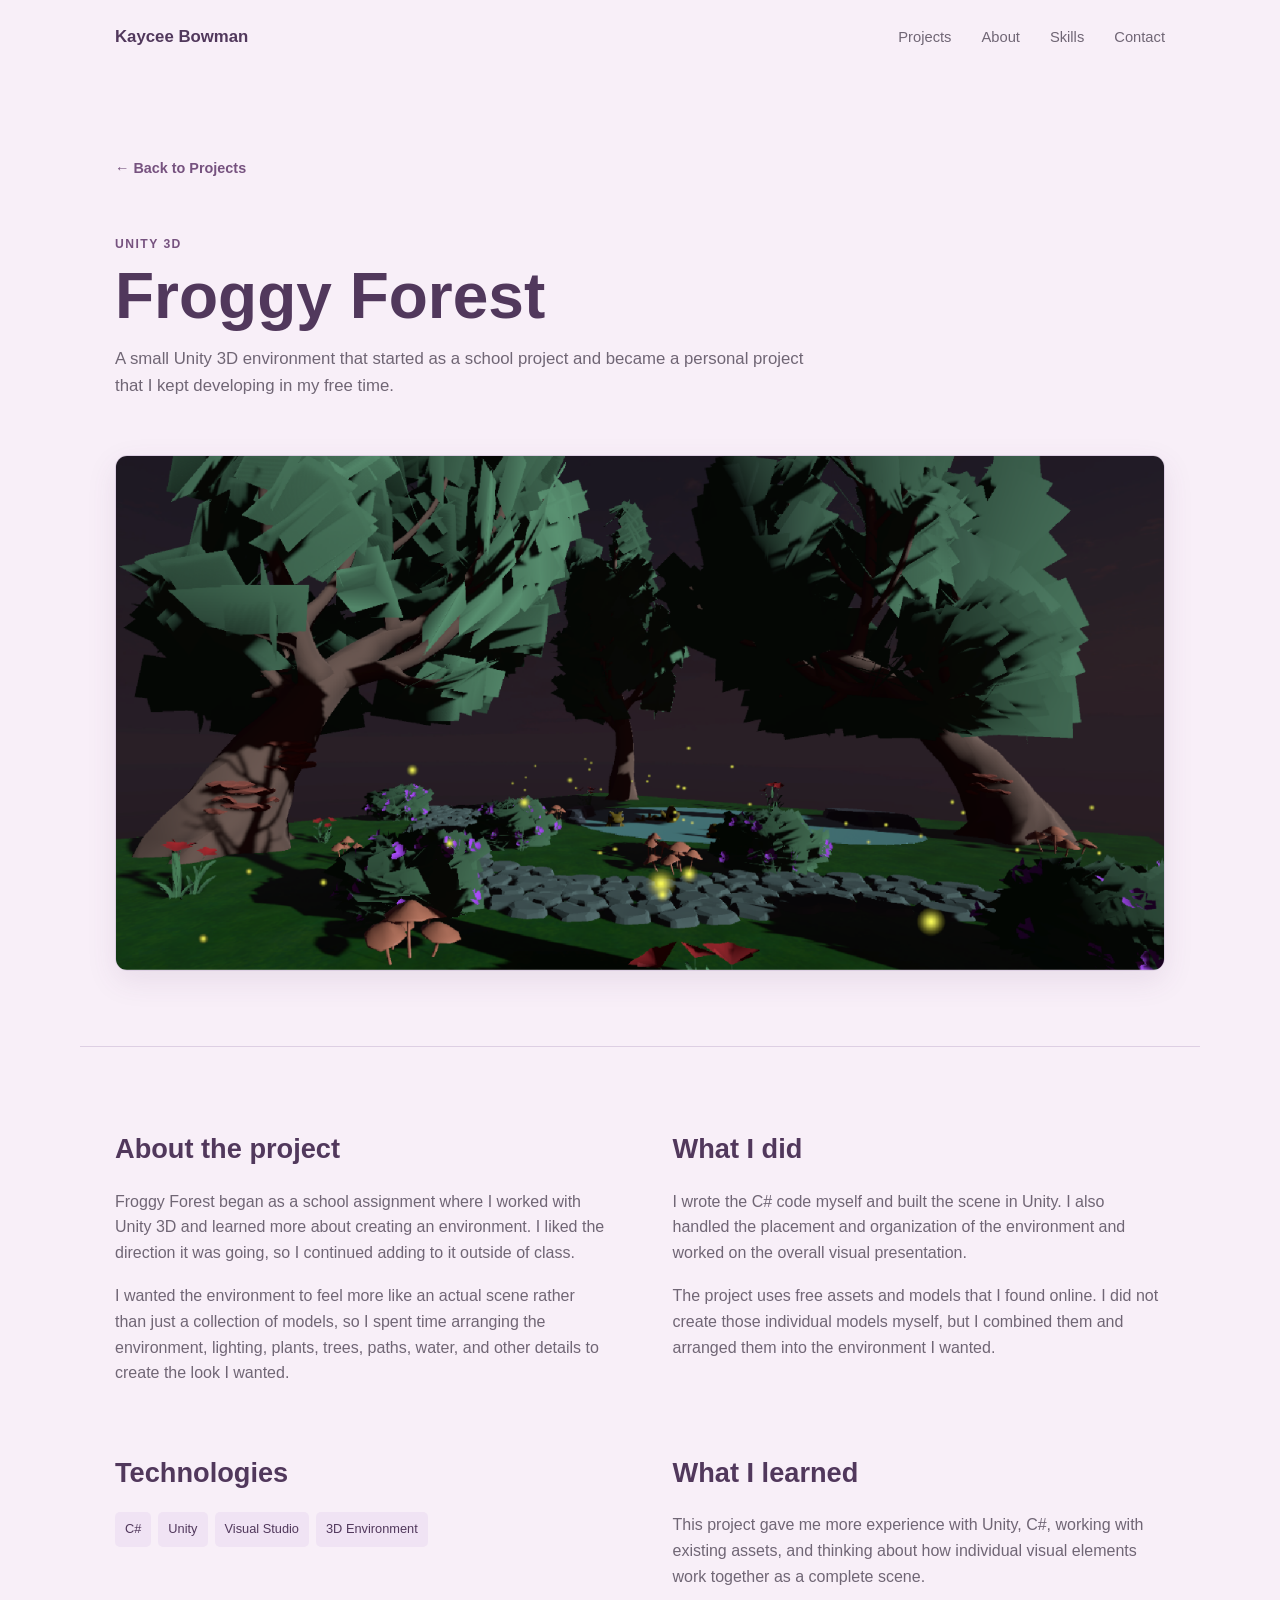
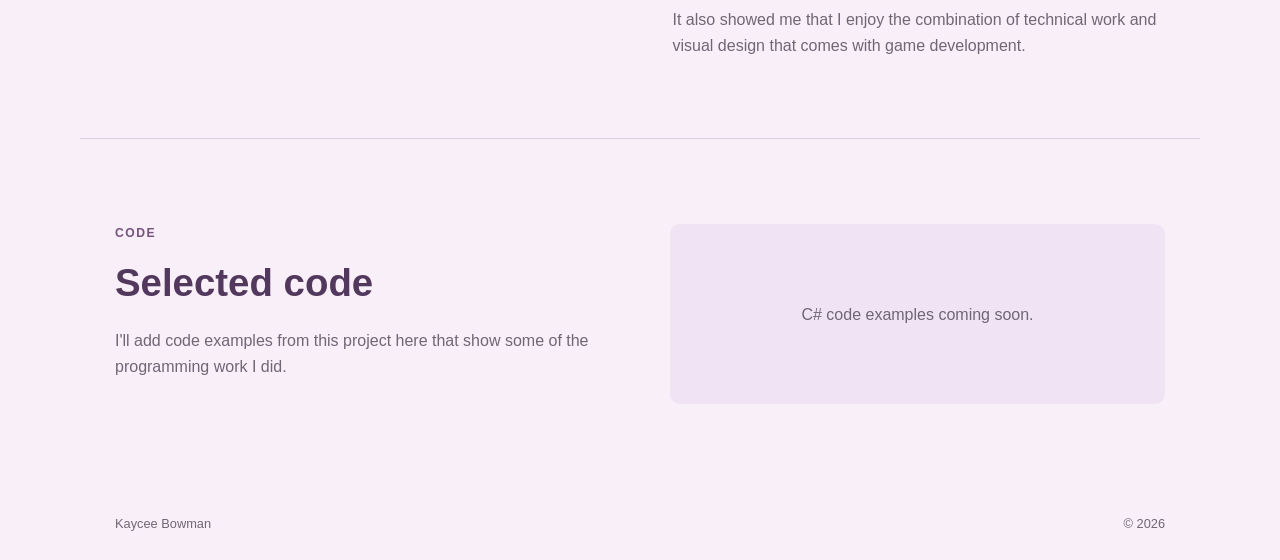
==== froggy-forest.html @ 7fdc008d "added art to portfolio, changed layout, made project link work" ====
<!DOCTYPE html>
<html lang="en">
<head>
    <meta charset="UTF-8">
    <meta name="viewport" content="width=device-width, initial-scale=1.0">
    <title>Froggy Forest | Kaycee Bowman</title>
    <link rel="stylesheet" href="style.css">
</head>

<body>

    <nav>
        <a href="index.html" class="name">Kaycee Bowman</a>

        <div class="nav-links">
            <a href="index.html#projects">Projects</a>
            <a href="index.html#about">About</a>
            <a href="index.html#skills">Skills</a>
            <a href="index.html#contact">Contact</a>
        </div>
    </nav>

    <main>

        <section class="project-page-header">
            <a href="index.html#projects" class="back-link">← Back to Projects</a>

            <p class="project-type">UNITY 3D</p>

            <h1>Froggy Forest</h1>

            <p>
                A small Unity 3D environment that started as a school project
                and became a personal project that I kept developing in my free time.
            </p>
        </section>

        <section class="project-showcase">
            <img src="images/froggy-forest.png" alt="Froggy Forest Unity scene">
        </section>

        <section class="project-details">

            <div class="detail-block">
                <h2>About the project</h2>

                <p>
                    Froggy Forest began as a school assignment where I worked
                    with Unity 3D and learned more about creating an environment.
                    I liked the direction it was going, so I continued adding
                    to it outside of class.
                </p>

                <p>
                    I wanted the environment to feel more like an actual scene
                    rather than just a collection of models, so I spent time
                    arranging the environment, lighting, plants, trees, paths,
                    water, and other details to create the look I wanted.
                </p>
            </div>

            <div class="detail-block">
                <h2>What I did</h2>

                <p>
                    I wrote the C# code myself and built the scene in Unity.
                    I also handled the placement and organization of the
                    environment and worked on the overall visual presentation.
                </p>

                <p>
                    The project uses free assets and models that I found online.
                    I did not create those individual models myself, but I
                    combined them and arranged them into the environment I wanted.
                </p>
            </div>

            <div class="detail-block">
                <h2>Technologies</h2>

                <div class="tags large-tags">
                    <span>C#</span>
                    <span>Unity</span>
                    <span>Visual Studio</span>
                    <span>3D Environment</span>
                </div>
            </div>

            <div class="detail-block">
                <h2>What I learned</h2>

                <p>
                    This project gave me more experience with Unity, C#,
                    working with existing assets, and thinking about how
                    individual visual elements work together as a complete scene.
                </p>

                <p>
                    It also showed me that I enjoy the combination of technical
                    work and visual design that comes with game development.
                </p>
            </div>

        </section>

        <section class="code-section">

            <div>
                <p class="section-label">CODE</p>
                <h2>Selected code</h2>

                <p>
                    I'll add code examples from this project here that show
                    some of the programming work I did.
                </p>
            </div>

            <div class="code-placeholder">
                <p>C# code examples coming soon.</p>
            </div>

        </section>

    </main>

    <footer>
        <p>Kaycee Bowman</p>
        <p>© 2026</p>
    </footer>

</body>
</html>
---- style.css ----
:root {
    --background: #f8eff8;
    --card: #ffffff;
    --lavender: #e6d3ee;
    --lavender-light: #f0e3f4;
    --purple: #76527f;
    --purple-dark: #51385c;
    --pink: #dfa6c5;
    --text: #302a33;
    --text-light: #706675;
    --border: #ddcfe3;
}

* {
    box-sizing: border-box;
    margin: 0;
    padding: 0;
}

html {
    scroll-behavior: smooth;
}

body {
    background-color: var(--background);
    color: var(--text);
    font-family: Arial, sans-serif;
    line-height: 1.6;
}

a {
    color: inherit;
    text-decoration: none;
}

nav {
    display: flex;
    align-items: center;
    justify-content: space-between;
    max-width: 1120px;
    margin: 0 auto;
    padding: 24px 35px;
}

.name {
    color: var(--purple-dark);
    font-size: 1.05rem;
    font-weight: bold;
}

.nav-links {
    display: flex;
    gap: 30px;
}

.nav-links a {
    color: var(--text-light);
    font-size: 0.92rem;
}

.nav-links a:hover {
    color: var(--purple);
}

main {
    max-width: 1120px;
    margin: 0 auto;
}

.hero {
    display: grid;
    grid-template-columns: 1fr 0.85fr;
    align-items: center;
    gap: 70px;
    min-height: 600px;
    padding: 70px 35px 95px;
}

.subtitle,
.section-label,
.project-type {
    color: var(--purple);
    font-size: 0.76rem;
    font-weight: bold;
    letter-spacing: 0.12em;
}

.hero h1 {
    margin: 12px 0 20px;
    color: var(--purple-dark);
    font-size: 4.8rem;
    line-height: 1;
    letter-spacing: -0.04em;
}

.hero-description {
    max-width: 600px;
    color: var(--text-light);
    font-size: 1.1rem;
}

.hero-links {
    display: flex;
    align-items: center;
    gap: 25px;
    margin-top: 30px;
}

.main-button {
    padding: 13px 20px;
    background-color: var(--purple);
    color: white;
    border-radius: 7px;
    font-weight: bold;
    box-shadow: 0 8px 20px rgba(118, 82, 127, 0.18);
    transition: 0.2s ease;
}

.main-button:hover {
    background-color: var(--purple-dark);
    transform: translateY(-2px);
}

.text-link {
    color: var(--purple);
    font-weight: bold;
}

.hero-visual {
    position: relative;
    display: flex;
    align-items: center;
    justify-content: center;
    min-height: 360px;
}

.decorative-circle {
    position: absolute;
    width: 300px;
    height: 300px;
    border-radius: 50%;
    background-color: var(--lavender);
}

.project-preview {
    position: relative;
    z-index: 2;
    width: 340px;
    overflow: hidden;
    background-color: var(--card);
    border: 1px solid var(--border);
    border-radius: 15px;
    box-shadow: 0 18px 40px rgba(94, 63, 105, 0.12);
    transform: rotate(2deg);
}

.preview-top {
    display: flex;
    gap: 6px;
    padding: 14px 16px;
    border-bottom: 1px solid var(--border);
}

.preview-top span {
    width: 8px;
    height: 8px;
    border-radius: 50%;
    background-color: var(--pink);
}

.preview-content {
    padding: 32px 30px 36px;
}

.preview-content p {
    color: var(--purple);
    font-size: 0.7rem;
    font-weight: bold;
    letter-spacing: 0.1em;
}

.preview-content h2 {
    margin: 8px 0 24px;
    color: var(--purple-dark);
    font-size: 2rem;
}

.preview-content .secondary-label {
    margin-top: 22px;
}

.preview-content span {
    color: var(--text-light);
    font-size: 0.85rem;
}

.section {
    padding: 90px 35px;
    border-top: 1px solid var(--border);
}

.section-heading,
.art-heading {
    display: flex;
    align-items: end;
    justify-content: space-between;
    gap: 40px;
    margin-bottom: 38px;
}

.section-heading h2,
.art-heading h2 {
    margin-top: 8px;
    color: var(--purple-dark);
    font-size: 2.7rem;
    line-height: 1.05;
}

.section-description,
.art-heading > p {
    max-width: 420px;
    color: var(--text-light);
}

.projects {
    display: grid;
    grid-template-columns: repeat(2, 1fr);
    gap: 22px;
}

.project {
    overflow: hidden;
    background-color: var(--card);
    border: 1px solid var(--border);
    border-radius: 11px;
    box-shadow: 0 6px 20px rgba(94, 63, 105, 0.06);
    transition: 0.2s ease;
}

.project:hover {
    transform: translateY(-5px);
    box-shadow: 0 13px 28px rgba(94, 63, 105, 0.11);
}

.project.featured {
    grid-column: span 2;
    display: grid;
    grid-template-columns: 1.2fr 1fr;
}

.project-image {
    overflow: hidden;
    min-height: 240px;
    background-color: var(--lavender);
}

.project-image img {
    display: block;
    width: 100%;
    height: 100%;
    min-height: 240px;
    object-fit: cover;
}

.project-content {
    padding: 27px;
}

.project-content h3 {
    margin: 8px 0 11px;
    color: var(--purple-dark);
    font-size: 1.45rem;
}

.project-content > p:not(.project-type) {
    margin-bottom: 19px;
    color: var(--text-light);
    font-size: 0.94rem;
}

.tags {
    display: flex;
    flex-wrap: wrap;
    gap: 7px;
    margin-bottom: 19px;
}

.tags span {
    padding: 4px 8px;
    background-color: var(--lavender-light);
    border-radius: 5px;
    color: var(--purple-dark);
    font-size: 0.72rem;
}

.project-link {
    color: var(--purple);
    font-size: 0.88rem;
    font-weight: bold;
}

.project-link:hover {
    color: var(--purple-dark);
}

.future-project {
    min-height: 230px;
    display: flex;
    align-items: center;
}

.future-project .project-content {
    width: 100%;
}

.about {
    max-width: 1000px;
}

.about-grid {
    display: grid;
    grid-template-columns: 1fr 1fr;
    gap: 80px;
    margin-top: 25px;
}

.about-grid h2 {
    color: var(--purple-dark);
    font-size: 2.7rem;
    line-height: 1.05;
}

.about-text {
    max-width: 620px;
    color: var(--text-light);
}

.about-text p + p {
    margin-top: 19px;
}

.skills-section {
    padding-bottom: 95px;
}

.skills-grid {
    display: grid;
    grid-template-columns: repeat(4, 1fr);
    gap: 1px;
    background-color: var(--border);
    border: 1px solid var(--border);
}

.skill-group {
    min-height: 210px;
    padding: 26px;
    background-color: var(--background);
}

.skill-number {
    color: var(--text-light);
    font-size: 0.7rem;
}

.skill-group h3 {
    margin: 38px 0 17px;
    color: var(--purple-dark);
}

.skill-group p {
    margin: 6px 0;
    color: var(--text-light);
    font-size: 0.9rem;
}

.art-section {
    padding: 75px 35px 95px;
    border-top: 1px solid var(--border);
}

.art-grid {
    display: grid;
    grid-template-columns: repeat(4, 1fr);
    gap: 16px;
}

.art-card {
    overflow: hidden;
    background-color: var(--card);
    border: 1px solid var(--border);
    border-radius: 10px;
    box-shadow: 0 5px 16px rgba(94, 63, 105, 0.05);
}

.art-card img {
    display: block;
    width: 100%;
    height: 245px;
    object-fit: cover;
    transition: transform 0.3s ease;
}

.art-card:hover img {
    transform: scale(1.03);
}

.contact {
    display: flex;
    align-items: end;
    justify-content: space-between;
    gap: 40px;
    padding: 95px 35px;
    border-top: 1px solid var(--border);
}

.contact h2 {
    margin: 8px 0;
    color: var(--purple-dark);
    font-size: 2.7rem;
}

.contact p:not(.section-label) {
    max-width: 500px;
    color: var(--text-light);
}

.contact-links {
    display: flex;
    gap: 24px;
}

.contact-links a {
    color: var(--purple);
    font-weight: bold;
}

.contact-links a:hover {
    color: var(--purple-dark);
}

.project-page-header {
    max-width: 850px;
    padding: 80px 35px 55px;
}

.back-link {
    display: inline-block;
    margin-bottom: 55px;
    color: var(--purple);
    font-size: 0.9rem;
    font-weight: bold;
}

.project-page-header h1 {
    margin: 10px 0 18px;
    color: var(--purple-dark);
    font-size: 4rem;
    line-height: 1;
}

.project-page-header > p:last-child {
    max-width: 700px;
    color: var(--text-light);
    font-size: 1.05rem;
}

.project-showcase {
    padding: 0 35px 75px;
}

.project-showcase img {
    display: block;
    width: 100%;
    max-height: 650px;
    object-fit: cover;
    border: 1px solid var(--border);
    border-radius: 12px;
    box-shadow: 0 10px 30px rgba(94, 63, 105, 0.1);
}

.project-details {
    display: grid;
    grid-template-columns: 1fr 1fr;
    gap: 65px;
    padding: 80px 35px;
    border-top: 1px solid var(--border);
}

.detail-block h2 {
    margin-bottom: 18px;
    color: var(--purple-dark);
    font-size: 1.7rem;
}

.detail-block p {
    color: var(--text-light);
}

.detail-block p + p {
    margin-top: 18px;
}

.large-tags {
    margin-top: 10px;
}

.large-tags span {
    padding: 7px 10px;
    font-size: 0.8rem;
}

.code-section {
    display: grid;
    grid-template-columns: 1fr 1fr;
    gap: 60px;
    padding: 85px 35px;
    border-top: 1px solid var(--border);
}

.code-section h2 {
    margin: 8px 0 15px;
    color: var(--purple-dark);
    font-size: 2.4rem;
}

.code-section p:not(.section-label) {
    max-width: 500px;
    color: var(--text-light);
}

.code-placeholder {
    display: flex;
    align-items: center;
    justify-content: center;
    min-height: 180px;
    padding: 25px;
    background-color: var(--lavender-light);
    border: 1px dashed var(--lavender-dark);
    border-radius: 10px;
    color: var(--text-light);
}

footer {
    display: flex;
    justify-content: space-between;
    max-width: 1120px;
    margin: 0 auto;
    padding: 25px 35px;
    color: var(--text-light);
    font-size: 0.8rem;
}

@media (max-width: 850px) {
    .hero {
        grid-template-columns: 1fr;
        gap: 30px;
    }

    .hero-visual {
        min-height: 300px;
    }

    .project.featured {
        grid-column: span 1;
        grid-template-columns: 1fr;
    }

    .projects {
        grid-template-columns: 1fr;
    }

    .about-grid {
        grid-template-columns: 1fr;
        gap: 30px;
    }

    .skills-grid {
        grid-template-columns: repeat(2, 1fr);
    }

    .art-grid {
        grid-template-columns: repeat(2, 1fr);
    }

    .contact {
        align-items: flex-start;
        flex-direction: column;
    }

    .project-details,
    .code-section {
        grid-template-columns: 1fr;
    }
}

@media (max-width: 600px) {
    nav {
        padding: 20px 22px;
    }

    .nav-links {
        gap: 14px;
    }

    .hero,
    .section,
    .contact,
    .art-section,
    .project-page-header,
    .project-showcase,
    .project-details,
    .code-section {
        padding-left: 22px;
        padding-right: 22px;
    }

    .hero h1 {
        font-size: 3.4rem;
    }

    .section-heading,
    .art-heading {
        align-items: flex-start;
        flex-direction: column;
    }

    .art-grid {
        grid-template-columns: 1fr;
    }

    .contact-links {
        flex-direction: column;
        gap: 10px;
    }

    footer {
        padding-left: 22px;
        padding-right: 22px;
    }
}
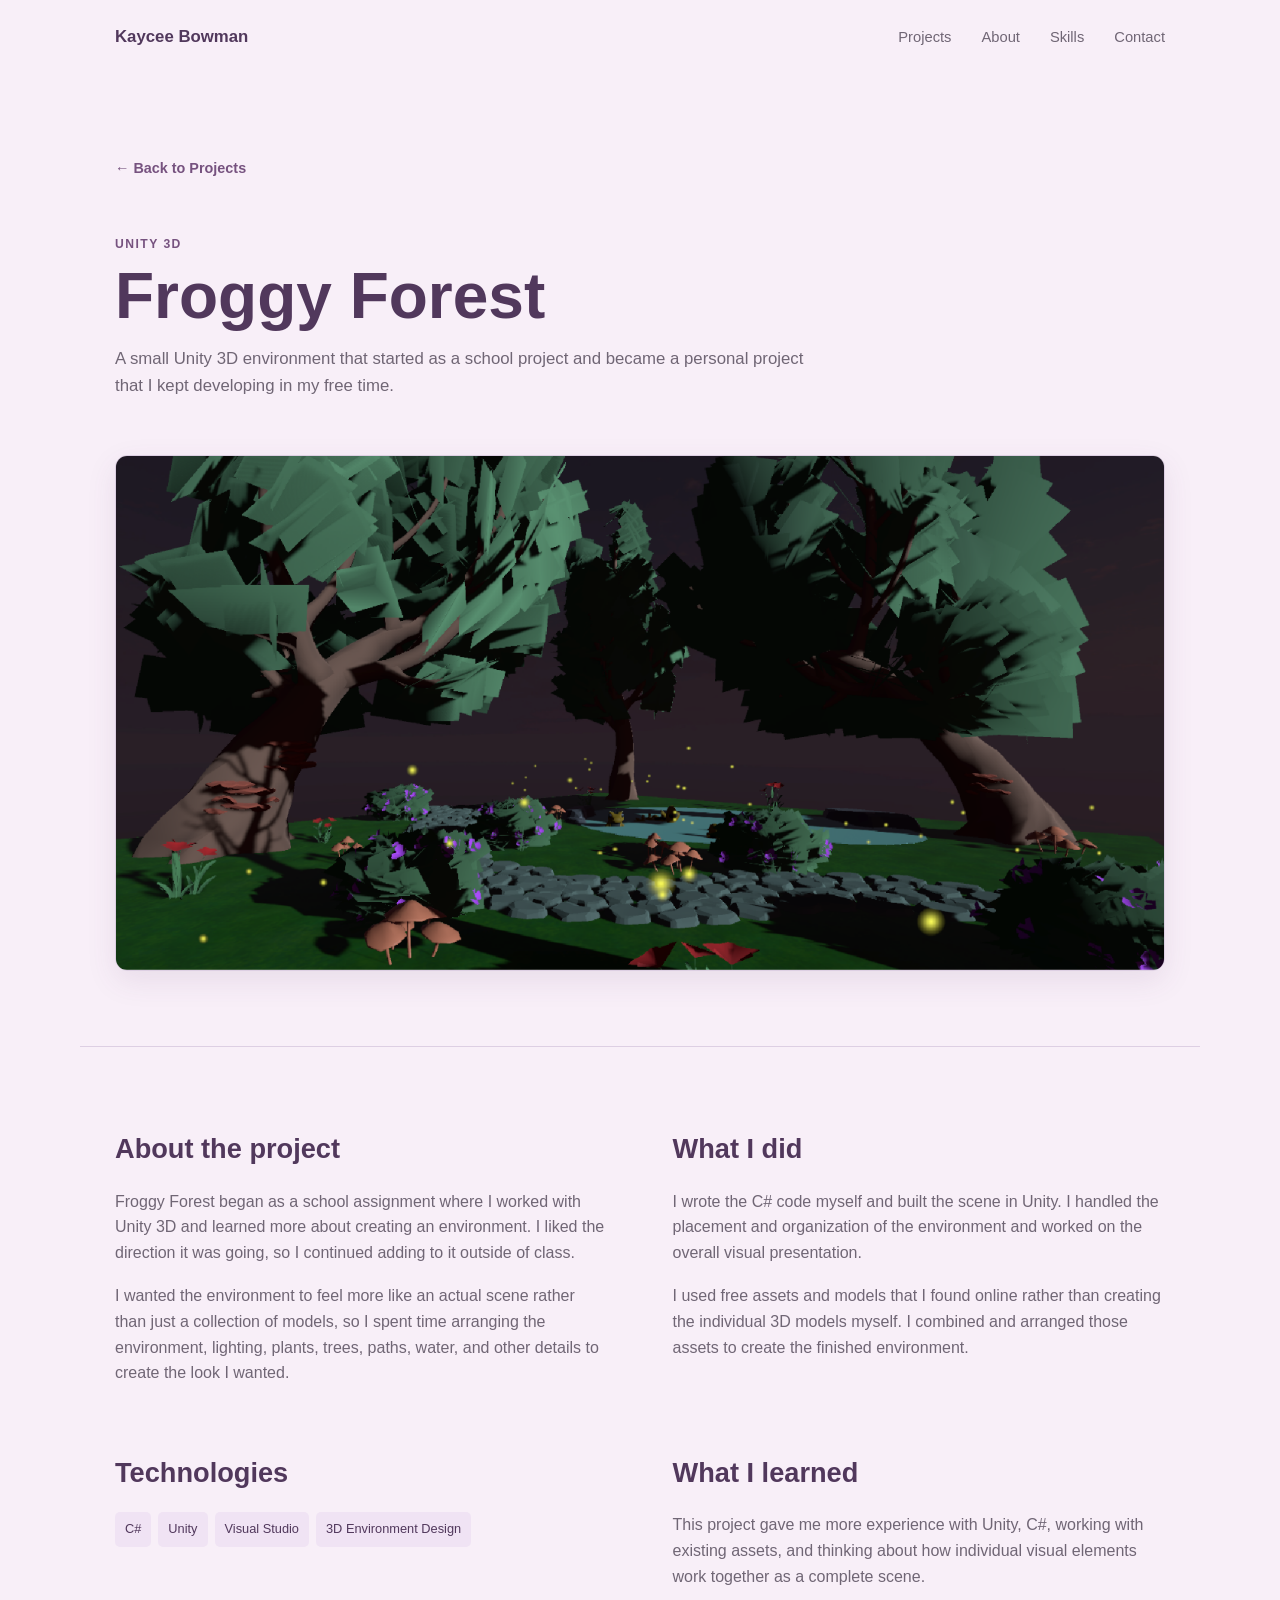
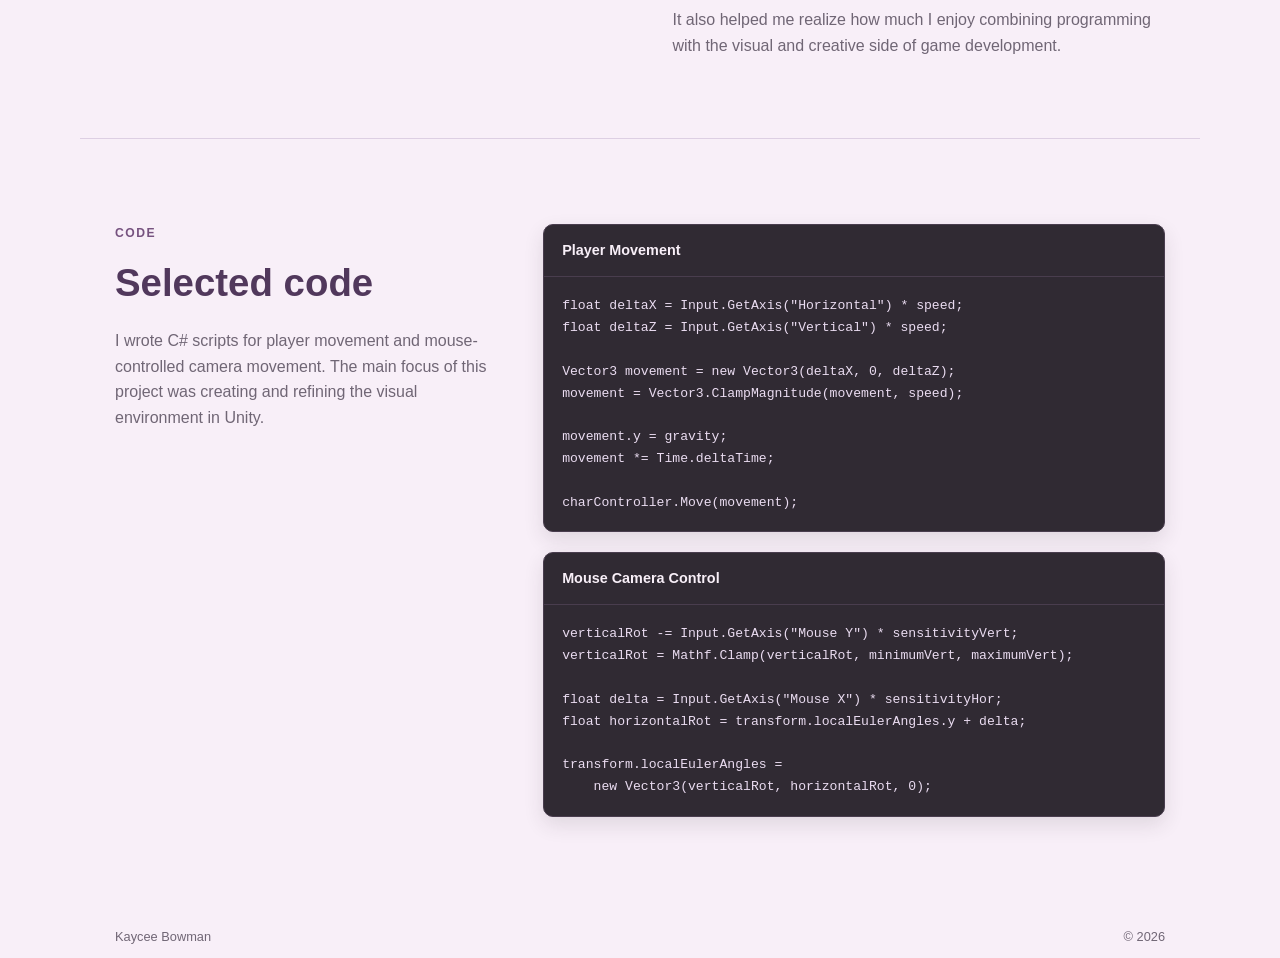
==== commit cb787d15: "Add Froggy Forest code samples" ====
--- a/froggy-forest.html
+++ b/froggy-forest.html
@@ -64,14 +64,14 @@
 
                 <p>
                     I wrote the C# code myself and built the scene in Unity.
-                    I also handled the placement and organization of the
-                    environment and worked on the overall visual presentation.
+                    I handled the placement and organization of the environment
+                    and worked on the overall visual presentation.
                 </p>
 
                 <p>
-                    The project uses free assets and models that I found online.
-                    I did not create those individual models myself, but I
-                    combined them and arranged them into the environment I wanted.
+                    I used free assets and models that I found online rather
+                    than creating the individual 3D models myself. I combined
+                    and arranged those assets to create the finished environment.
                 </p>
             </div>
 
@@ -82,7 +82,7 @@
                     <span>C#</span>
                     <span>Unity</span>
                     <span>Visual Studio</span>
-                    <span>3D Environment</span>
+                    <span>3D Environment Design</span>
                 </div>
             </div>
 
@@ -96,8 +96,8 @@
                 </p>
 
                 <p>
-                    It also showed me that I enjoy the combination of technical
-                    work and visual design that comes with game development.
+                    It also helped me realize how much I enjoy combining
+                    programming with the visual and creative side of game development.
                 </p>
             </div>
 
@@ -105,18 +105,47 @@
 
         <section class="code-section">
 
-            <div>
+            <div class="code-intro">
                 <p class="section-label">CODE</p>
                 <h2>Selected code</h2>
 
                 <p>
-                    I'll add code examples from this project here that show
-                    some of the programming work I did.
+                    I wrote C# scripts for player movement and mouse-controlled
+                    camera movement. The main focus of this project was creating
+                    and refining the visual environment in Unity.
                 </p>
             </div>
 
-            <div class="code-placeholder">
-                <p>C# code examples coming soon.</p>
+            <div class="code-examples">
+
+                <div class="code-example">
+                    <h3>Player Movement</h3>
+
+                    <pre><code>float deltaX = Input.GetAxis("Horizontal") * speed;
+float deltaZ = Input.GetAxis("Vertical") * speed;
+
+Vector3 movement = new Vector3(deltaX, 0, deltaZ);
+movement = Vector3.ClampMagnitude(movement, speed);
+
+movement.y = gravity;
+movement *= Time.deltaTime;
+
+charController.Move(movement);</code></pre>
+                </div>
+
+                <div class="code-example">
+                    <h3>Mouse Camera Control</h3>
+
+                    <pre><code>verticalRot -= Input.GetAxis("Mouse Y") * sensitivityVert;
+verticalRot = Mathf.Clamp(verticalRot, minimumVert, maximumVert);
+
+float delta = Input.GetAxis("Mouse X") * sensitivityHor;
+float horizontalRot = transform.localEulerAngles.y + delta;
+
+transform.localEulerAngles =
+    new Vector3(verticalRot, horizontalRot, 0);</code></pre>
+                </div>
+
             </div>
 
         </section>
--- a/style.css
+++ b/style.css
@@ -511,8 +511,8 @@
 
 .code-section {
     display: grid;
-    grid-template-columns: 1fr 1fr;
-    gap: 60px;
+    grid-template-columns: 0.75fr 1.25fr;
+    gap: 55px;
     padding: 85px 35px;
     border-top: 1px solid var(--border);
 }
@@ -528,16 +528,38 @@
     color: var(--text-light);
 }
 
-.code-placeholder {
-    display: flex;
-    align-items: center;
-    justify-content: center;
-    min-height: 180px;
-    padding: 25px;
-    background-color: var(--lavender-light);
-    border: 1px dashed var(--lavender-dark);
+.code-examples {
+    display: flex;
+    flex-direction: column;
+    gap: 20px;
+    min-width: 0;
+}
+
+.code-example {
+    overflow: hidden;
+    background-color: #302a33;
+    border: 1px solid #493d4e;
     border-radius: 10px;
-    color: var(--text-light);
+    box-shadow: 0 8px 20px rgba(48, 42, 51, 0.12);
+}
+
+.code-example h3 {
+    padding: 14px 18px;
+    color: #f8eff8;
+    font-size: 0.9rem;
+    border-bottom: 1px solid #493d4e;
+}
+
+.code-example pre {
+    overflow-x: auto;
+    padding: 18px;
+}
+
+.code-example code {
+    color: #eadcf1;
+    font-family: Consolas, "Courier New", monospace;
+    font-size: 0.82rem;
+    line-height: 1.6;
 }
 
 footer {
@@ -618,12 +640,17 @@
         font-size: 3.4rem;
     }
 
+    .project-page-header h1 {
+        font-size: 3.2rem;
+    }
+
     .section-heading,
     .art-heading {
         align-items: flex-start;
         flex-direction: column;
     }
 
+    .skills-grid,
     .art-grid {
         grid-template-columns: 1fr;
     }
